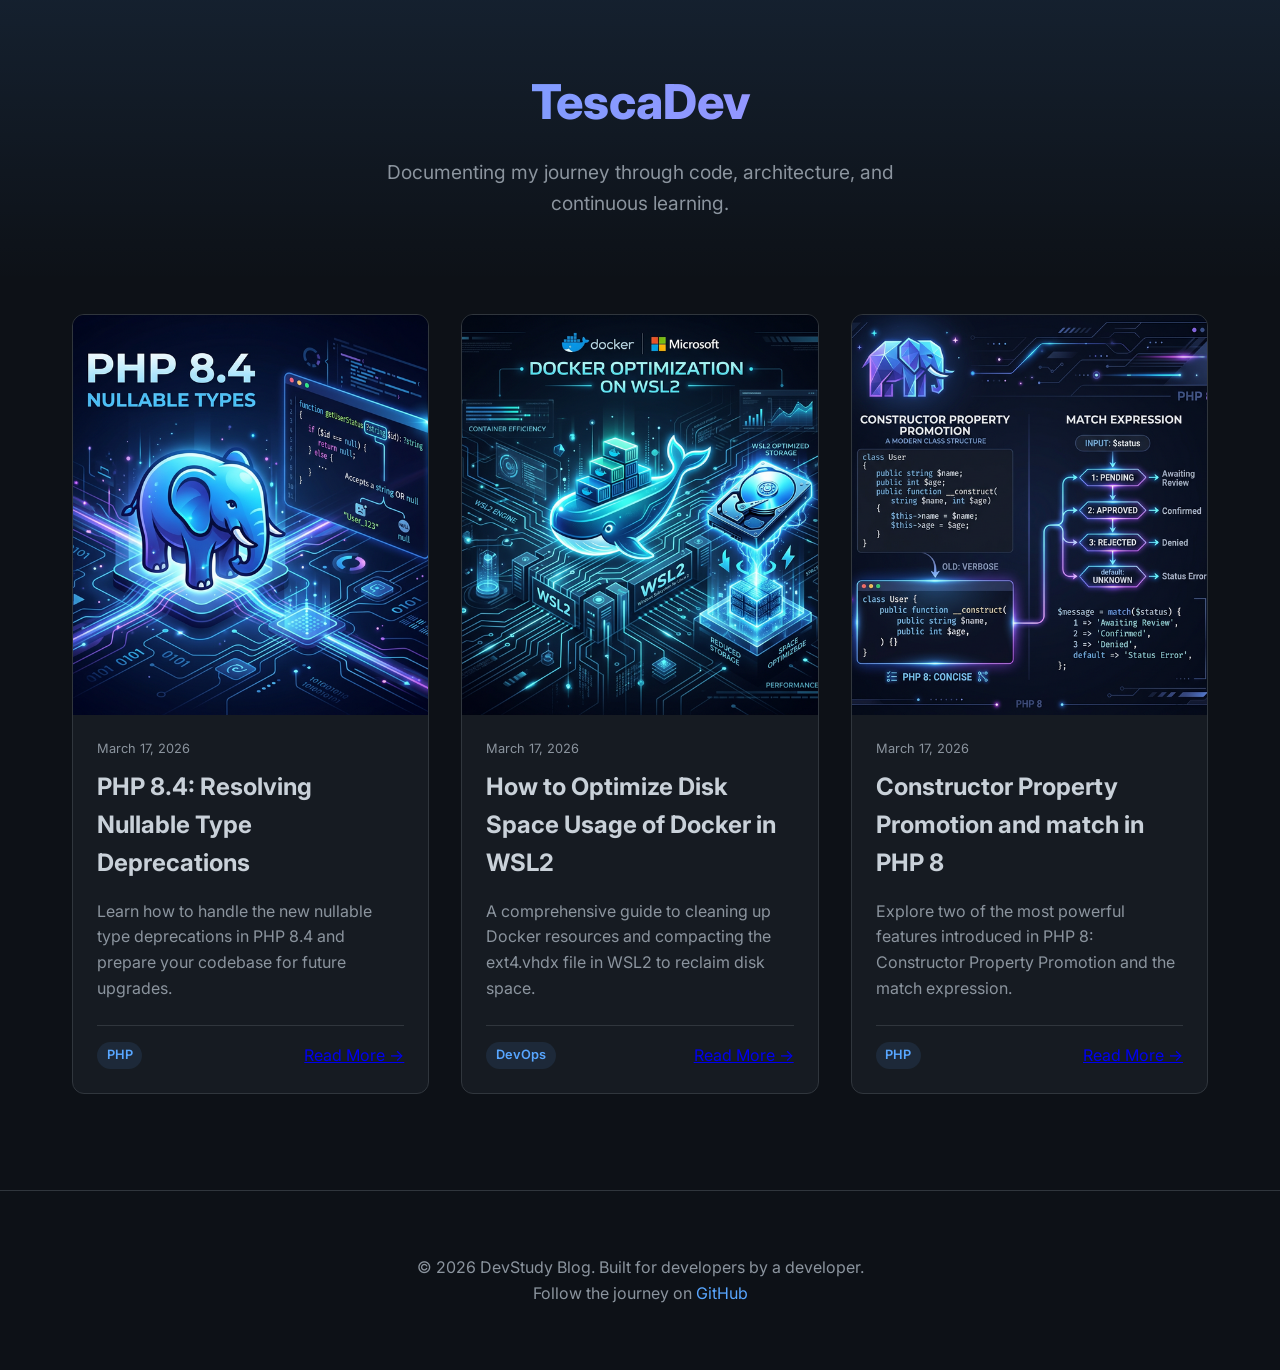
==== index.html @ 3985a6b6 "Novos conteúdos" ====
<!DOCTYPE html>
<html lang="en">

<head>
    <meta charset="UTF-8">
    <meta name="viewport" content="width=device-width, initial-scale=1.0">
    <title>TescaDev | Developer's Learning Journey</title>
    <meta name="description"
        content="A blog documenting the journey of continuous learning in software development, featuring studies on algorithms, modern frameworks, and system design.">
    <link rel="preconnect" href="https://fonts.googleapis.com">
    <link rel="preconnect" href="https://fonts.gstatic.com" crossorigin>
    <link href="https://fonts.googleapis.com/css2?family=Inter:wght@400;600;700;800&display=swap" rel="stylesheet">
    <link rel="stylesheet" href="styles.css">
</head>

<body>
    <header>
        <h1>TescaDev</h1>
        <p>Documenting my journey through code, architecture, and continuous learning.</p>
    </header>

    <main>
        <div class="blog-grid">
            <!-- PHP 8.4 Article Card -->
            <article class="card" onclick="window.location.href='php-8-4-nullable-types.html'">
                <div class="card-image">
                    <img src="assets/php_8_4_nullable_types_1773767749218.png" alt="PHP 8.4 Nullable Types">
                </div>
                <div class="card-content">
                    <span class="card-date">March 17, 2026</span>
                    <h2 class="card-title">PHP 8.4: Resolving Nullable Type Deprecations</h2>
                    <p class="card-excerpt">Learn how to handle the new nullable type deprecations in PHP 8.4 and
                        prepare your codebase for future upgrades.</p>
                    <div class="card-footer">
                        <span class="card-tag">PHP</span>
                        <a href="php-8-4-nullable-types.html" class="read-more">Read More →</a>
                    </div>
                </div>
            </article>

            <!-- Docker WSL2 Article Card -->
            <article class="card" onclick="window.location.href='docker-wsl2-optimize-disk.html'">
                <div class="card-image">
                    <img src="assets/docker_wsl2_optimization_1773768040690.png" alt="Docker WSL2 Optimization">
                </div>
                <div class="card-content">
                    <span class="card-date">March 17, 2026</span>
                    <h2 class="card-title">How to Optimize Disk Space Usage of Docker in WSL2</h2>
                    <p class="card-excerpt">A comprehensive guide to cleaning up Docker resources and compacting the
                        ext4.vhdx file in WSL2 to reclaim disk space.</p>
                    <div class="card-footer">
                        <span class="card-tag">DevOps</span>
                        <a href="docker-wsl2-optimize-disk.html" class="read-more">Read More →</a>
                    </div>
                </div>
            </article>

            <!-- PHP 8 Features Article Card -->
            <article class="card" onclick="window.location.href='php8-constructor-promotion-match.html'">
                <div class="card-image">
                    <img src="assets/php8_features_promo_match_1773768286853.png" alt="PHP 8 Features">
                </div>
                <div class="card-content">
                    <span class="card-date">March 17, 2026</span>
                    <h2 class="card-title">Constructor Property Promotion and match in PHP 8</h2>
                    <p class="card-excerpt">Explore two of the most powerful features introduced in PHP 8: Constructor
                        Property Promotion and the match expression.</p>
                    <div class="card-footer">
                        <span class="card-tag">PHP</span>
                        <a href="php8-constructor-promotion-match.html" class="read-more">Read More →</a>
                    </div>
                </div>
            </article>
        </div>
    </main>

    <footer>
        <p>&copy; 2026 DevStudy Blog. Built for developers by a developer.</p>
        <p>Follow the journey on <a href="https://github.com/ttescaro">GitHub</a></p>
    </footer>
</body>

</html>
---- styles.css ----
:root {
    --bg-color: #0d1117;
    --card-bg: #161b22;
    --text-primary: #c9d1d9;
    --text-secondary: #8b949e;
    --accent-color: #58a6ff;
    --border-color: #30363d;
    --hover-bg: #21262d;
    --font-main: 'Inter', system-ui, -apple-system, sans-serif;
}

* {
    margin: 0;
    padding: 0;
    box-sizing: border-box;
}

body {
    background-color: var(--bg-color);
    color: var(--text-primary);
    font-family: var(--font-main);
    line-height: 1.6;
    overflow-x: hidden;
}

header {
    padding: 4rem 2rem;
    text-align: center;
    background: linear-gradient(180deg, rgba(88, 166, 255, 0.1) 0%, rgba(13, 17, 23, 0) 100%);
}

header h1 {
    font-size: 3rem;
    font-weight: 800;
    margin-bottom: 1rem;
    background: linear-gradient(90deg, #58a6ff, #bc8cff);
    -webkit-background-clip: text;
    background-clip: text;
    -webkit-text-fill-color: transparent;
}

header p {
    color: var(--text-secondary);
    font-size: 1.2rem;
    max-width: 600px;
    margin: 0 auto;
}

main {
    max-width: 1200px;
    margin: 0 auto;
    padding: 2rem;
}

.blog-grid {
    display: grid;
    grid-template-columns: repeat(auto-fill, minmax(350px, 1fr));
    gap: 2rem;
}

.card {
    background-color: var(--card-bg);
    border: 1px solid var(--border-color);
    border-radius: 12px;
    overflow: hidden;
    transition: transform 0.3s ease, border-color 0.3s ease, box-shadow 0.3s ease;
    cursor: pointer;
    display: flex;
    flex-direction: column;
}

.card:hover {
    transform: translateY(-5px);
    border-color: var(--accent-color);
    box-shadow: 0 10px 20px rgba(0, 0, 0, 0.3);
}

.card-image {
    width: 100%;
    height: 400px;
    background-color: #21262d;
    position: relative;
    overflow: hidden;
}

.card-image img {
    width: 100%;
    height: 100%;
    object-fit: cover;
    transition: transform 0.5s ease;
}

.card:hover .card-image img {
    transform: scale(1.05);
}

.card-content {
    padding: 1.5rem;
    flex-grow: 1;
}

.card-date {
    font-size: 0.8rem;
    color: var(--text-secondary);
    margin-bottom: 0.5rem;
    display: block;
}

.card-title {
    font-size: 1.5rem;
    font-weight: 700;
    margin-bottom: 1rem;
    color: var(--text-primary);
}

.card-excerpt {
    color: var(--text-secondary);
    font-size: 1rem;
    margin-bottom: 1.5rem;
}

.card-footer {
    padding-top: 1rem;
    border-top: 1px solid var(--border-color);
    display: flex;
    justify-content: space-between;
    align-items: center;
}

.card-tag {
    background-color: rgba(88, 166, 255, 0.1);
    color: var(--accent-color);
    padding: 0.2rem 0.6rem;
    border-radius: 20px;
    font-size: 0.8rem;
    font-weight: 600;
}

footer {
    padding: 4rem 2rem;
    text-align: center;
    border-top: 1px solid var(--border-color);
    margin-top: 4rem;
    color: var(--text-secondary);
}

footer a {
    color: var(--accent-color);
    text-decoration: none;
}

footer a:hover {
    text-decoration: underline;
}

/* Article Styles */
.article-container {
    max-width: 800px;
    margin: 0 auto;
    padding: 2rem;
}

.back-link {
    display: inline-block;
    color: var(--accent-color);
    text-decoration: none;
    margin-bottom: 2rem;
    font-weight: 600;
    transition: transform 0.2s ease;
}

.back-link:hover {
    transform: translateX(-5px);
}

.article-header {
    margin-bottom: 3rem;
}

.article-header h1 {
    font-size: 2.5rem;
    margin-bottom: 1rem;
    color: var(--text-primary);
}

.article-content {
    font-size: 1.1rem;
    color: var(--text-primary);
}

.article-content h2 {
    font-size: 1.8rem;
    margin: 2.5rem 0 1rem;
    color: var(--accent-color);
}

.article-content p {
    margin-bottom: 1.5rem;
    color: var(--text-secondary);
}

pre {
    background-color: #010409;
    padding: 1.5rem;
    border-radius: 8px;
    border: 1px solid var(--border-color);
    overflow-x: auto;
    margin: 1.5rem 0;
}

code {
    font-family: 'ui-monospace', 'SFMono-Regular', 'SF Mono', 'Menlo', 'Consolas', 'Liberation Mono', monospace;
    font-size: 0.95rem;
    color: #ff7b72;
    /* Subtle highlight color */
}

.code-annotation {
    color: var(--text-secondary);
    font-style: italic;
}

.highlight-box {
    background-color: rgba(88, 166, 255, 0.05);
    border-left: 4px solid var(--accent-color);
    padding: 1rem 1.5rem;
    margin: 2rem 0;
    font-style: italic;
}

@media (max-width: 768px) {
    header h1 {
        font-size: 2.5rem;
    }

    .blog-grid {
        grid-template-columns: 1fr;
    }

    .article-header h1 {
        font-size: 2rem;
    }
}
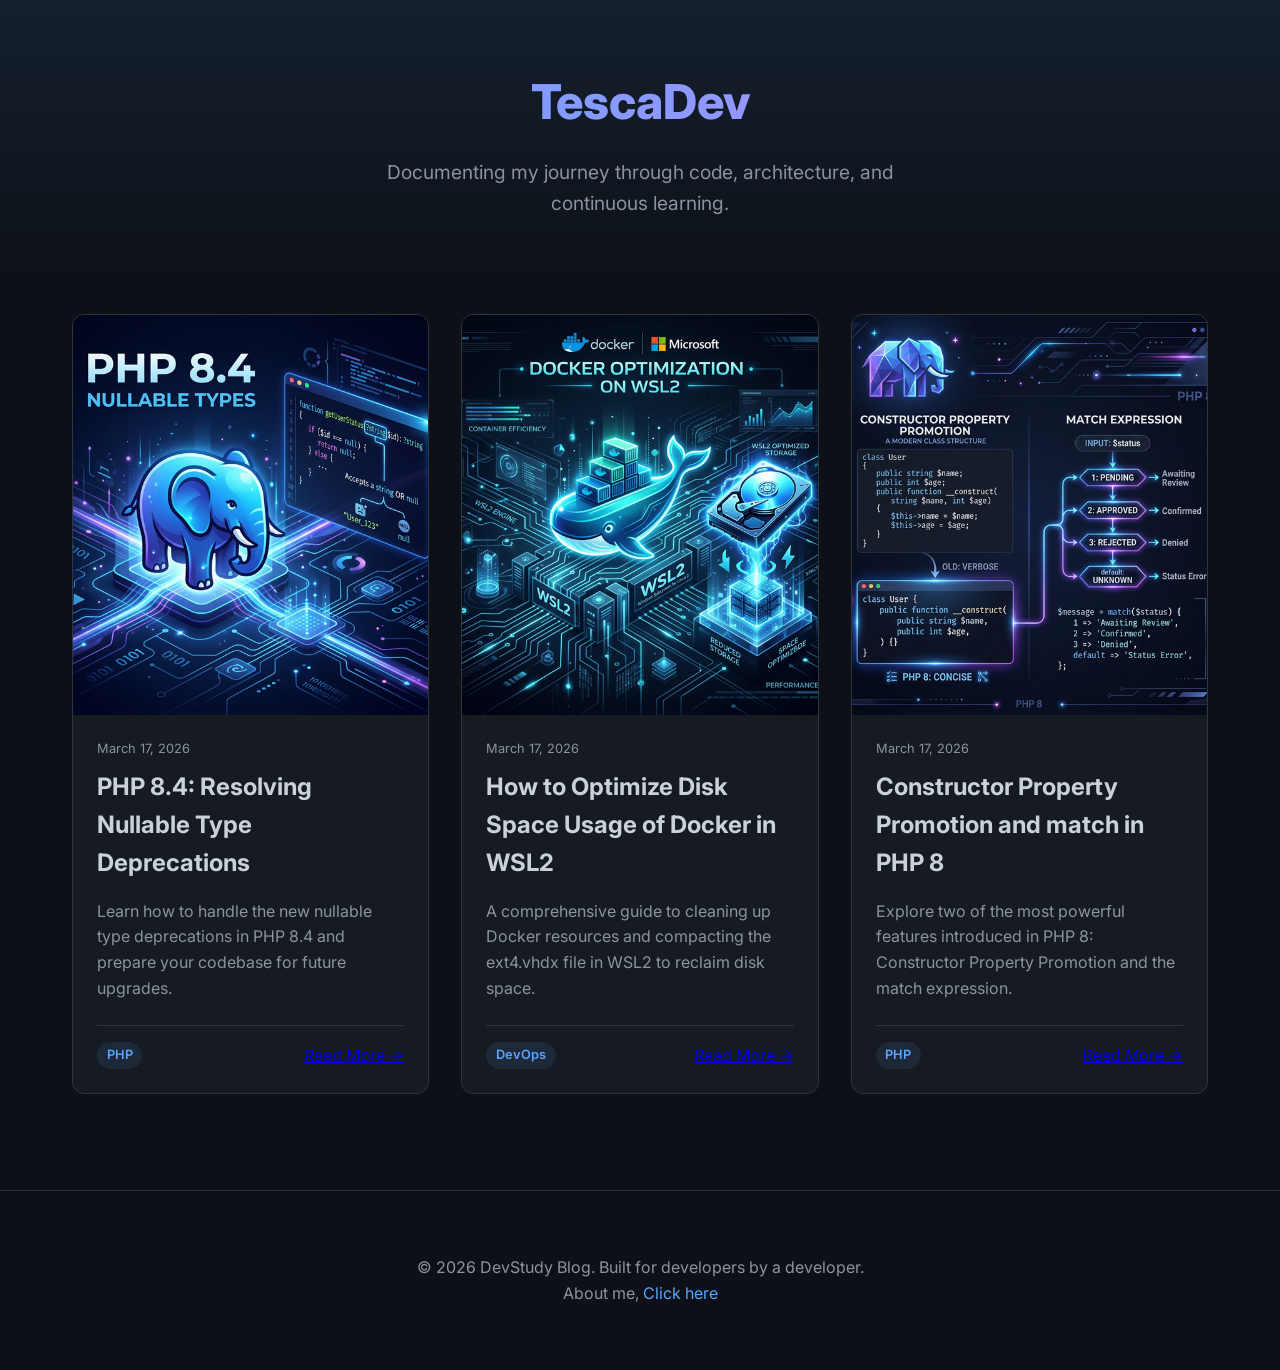
==== commit 4e78b200: "Novos conteúdos" ====
--- a/index.html
+++ b/index.html
@@ -76,7 +76,7 @@
 
     <footer>
         <p>&copy; 2026 DevStudy Blog. Built for developers by a developer.</p>
-        <p>Follow the journey on <a href="https://github.com/ttescaro">GitHub</a></p>
+        <p>About me, <a href="https://ttescaro.github.io/resume/">Click here</a></p>
     </footer>
 </body>
 
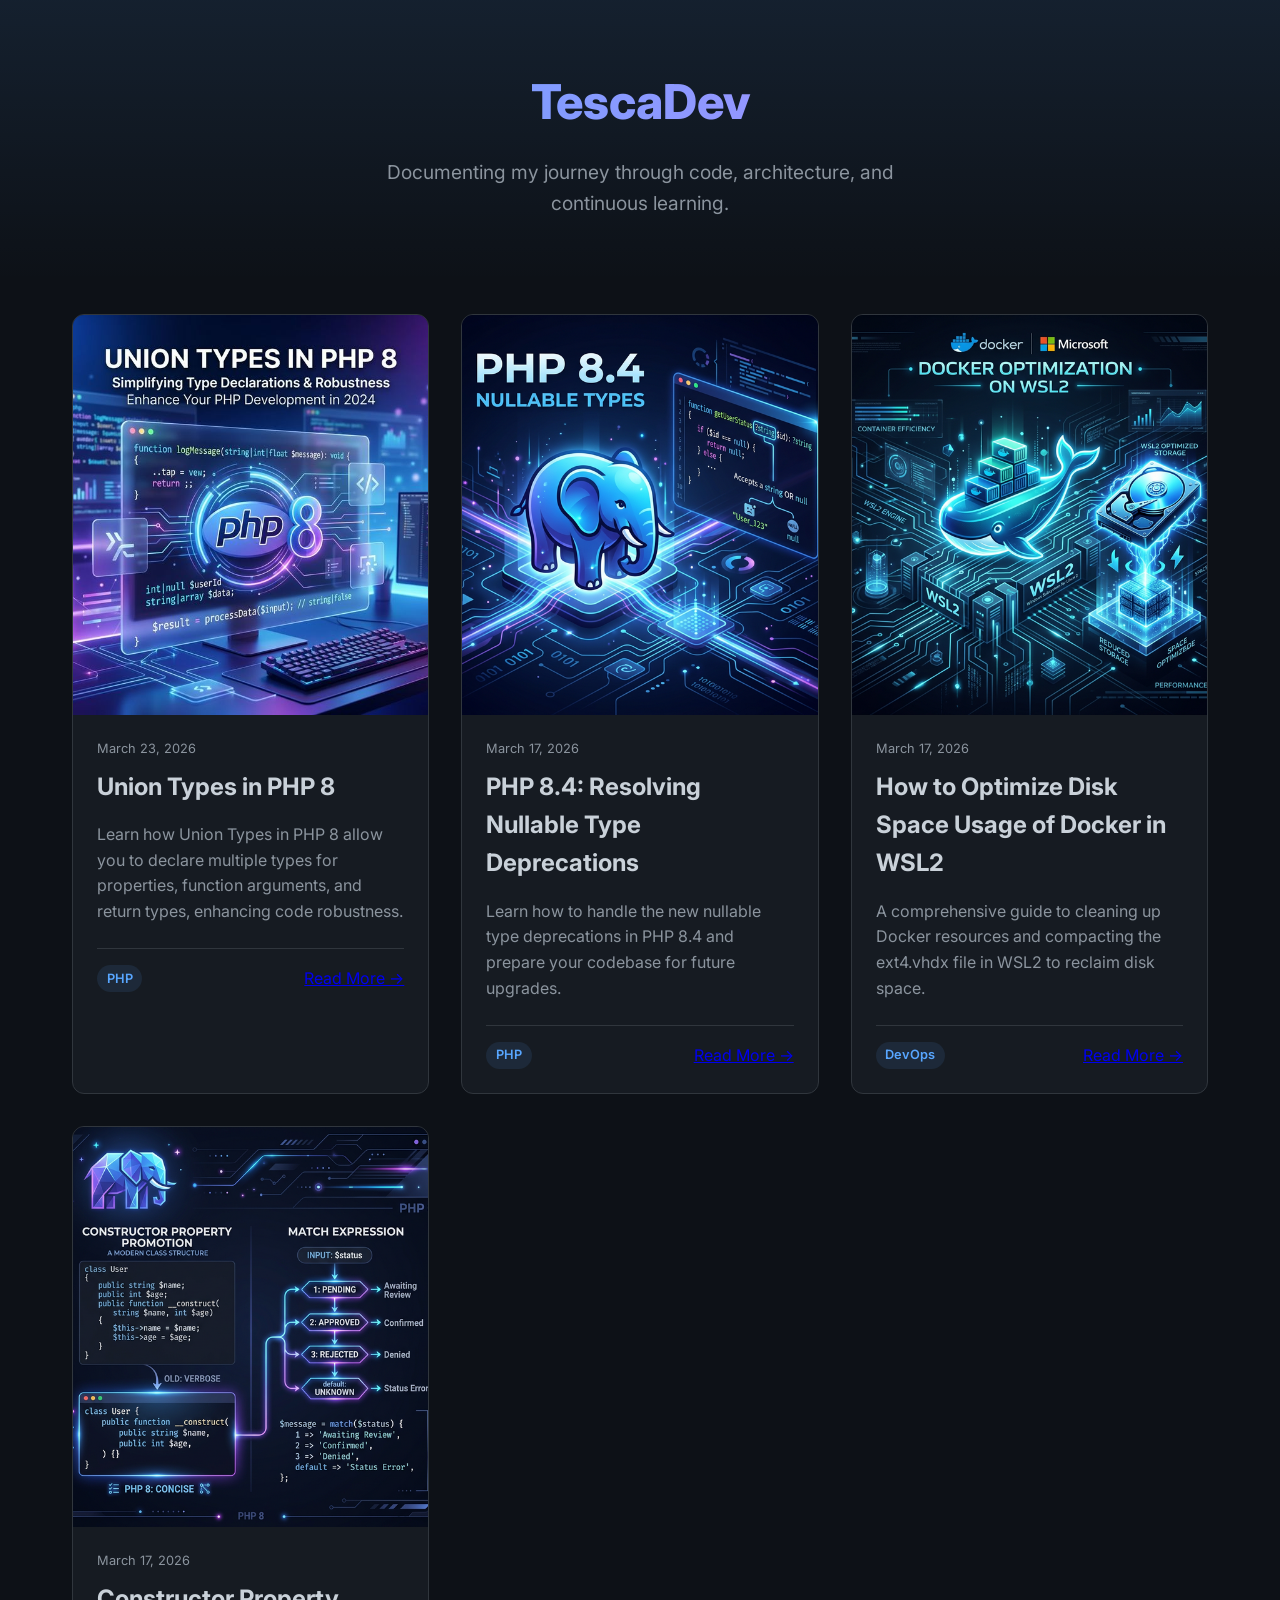
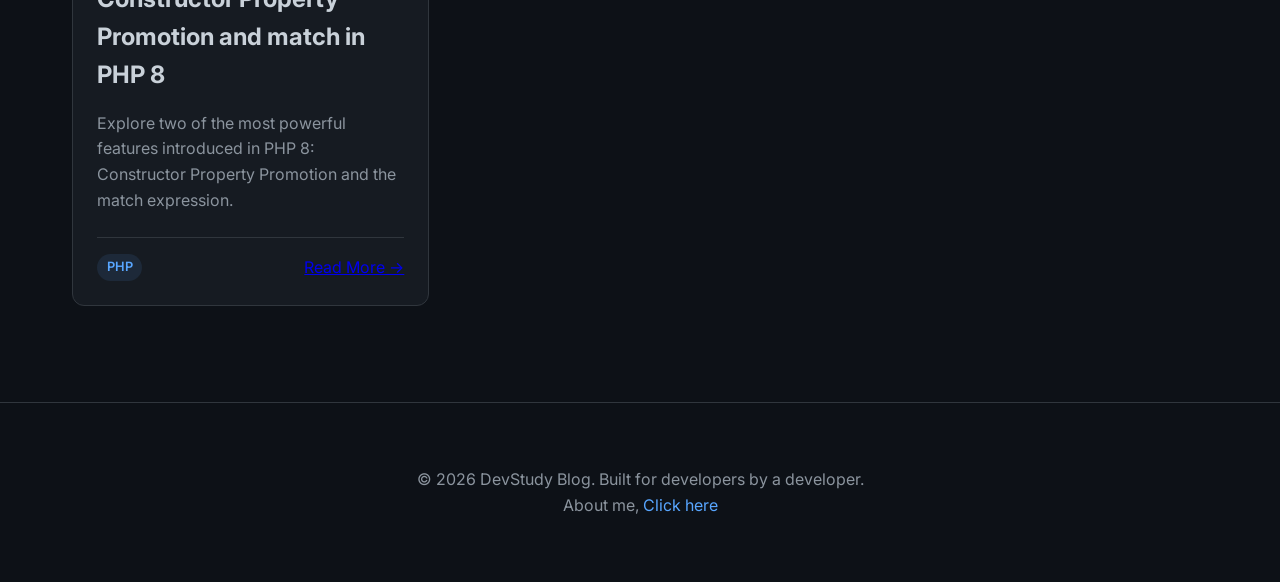
==== commit a41e095c: "Novos conteúdos" ====
--- a/index.html
+++ b/index.html
@@ -21,6 +21,23 @@
 
     <main>
         <div class="blog-grid">
+            <!-- PHP 8 Union Types Article Card -->
+            <article class="card" onclick="window.location.href='php8-union-types.html'">
+                <div class="card-image">
+                    <img src="assets/php8_union_types_hero.png" alt="PHP 8 Union Types">
+                </div>
+                <div class="card-content">
+                    <span class="card-date">March 23, 2026</span>
+                    <h2 class="card-title">Union Types in PHP 8</h2>
+                    <p class="card-excerpt">Learn how Union Types in PHP 8 allow you to declare multiple types for
+                        properties, function arguments, and return types, enhancing code robustness.</p>
+                    <div class="card-footer">
+                        <span class="card-tag">PHP</span>
+                        <a href="php8-union-types.html" class="read-more">Read More →</a>
+                    </div>
+                </div>
+            </article>
+
             <!-- PHP 8.4 Article Card -->
             <article class="card" onclick="window.location.href='php-8-4-nullable-types.html'">
                 <div class="card-image">
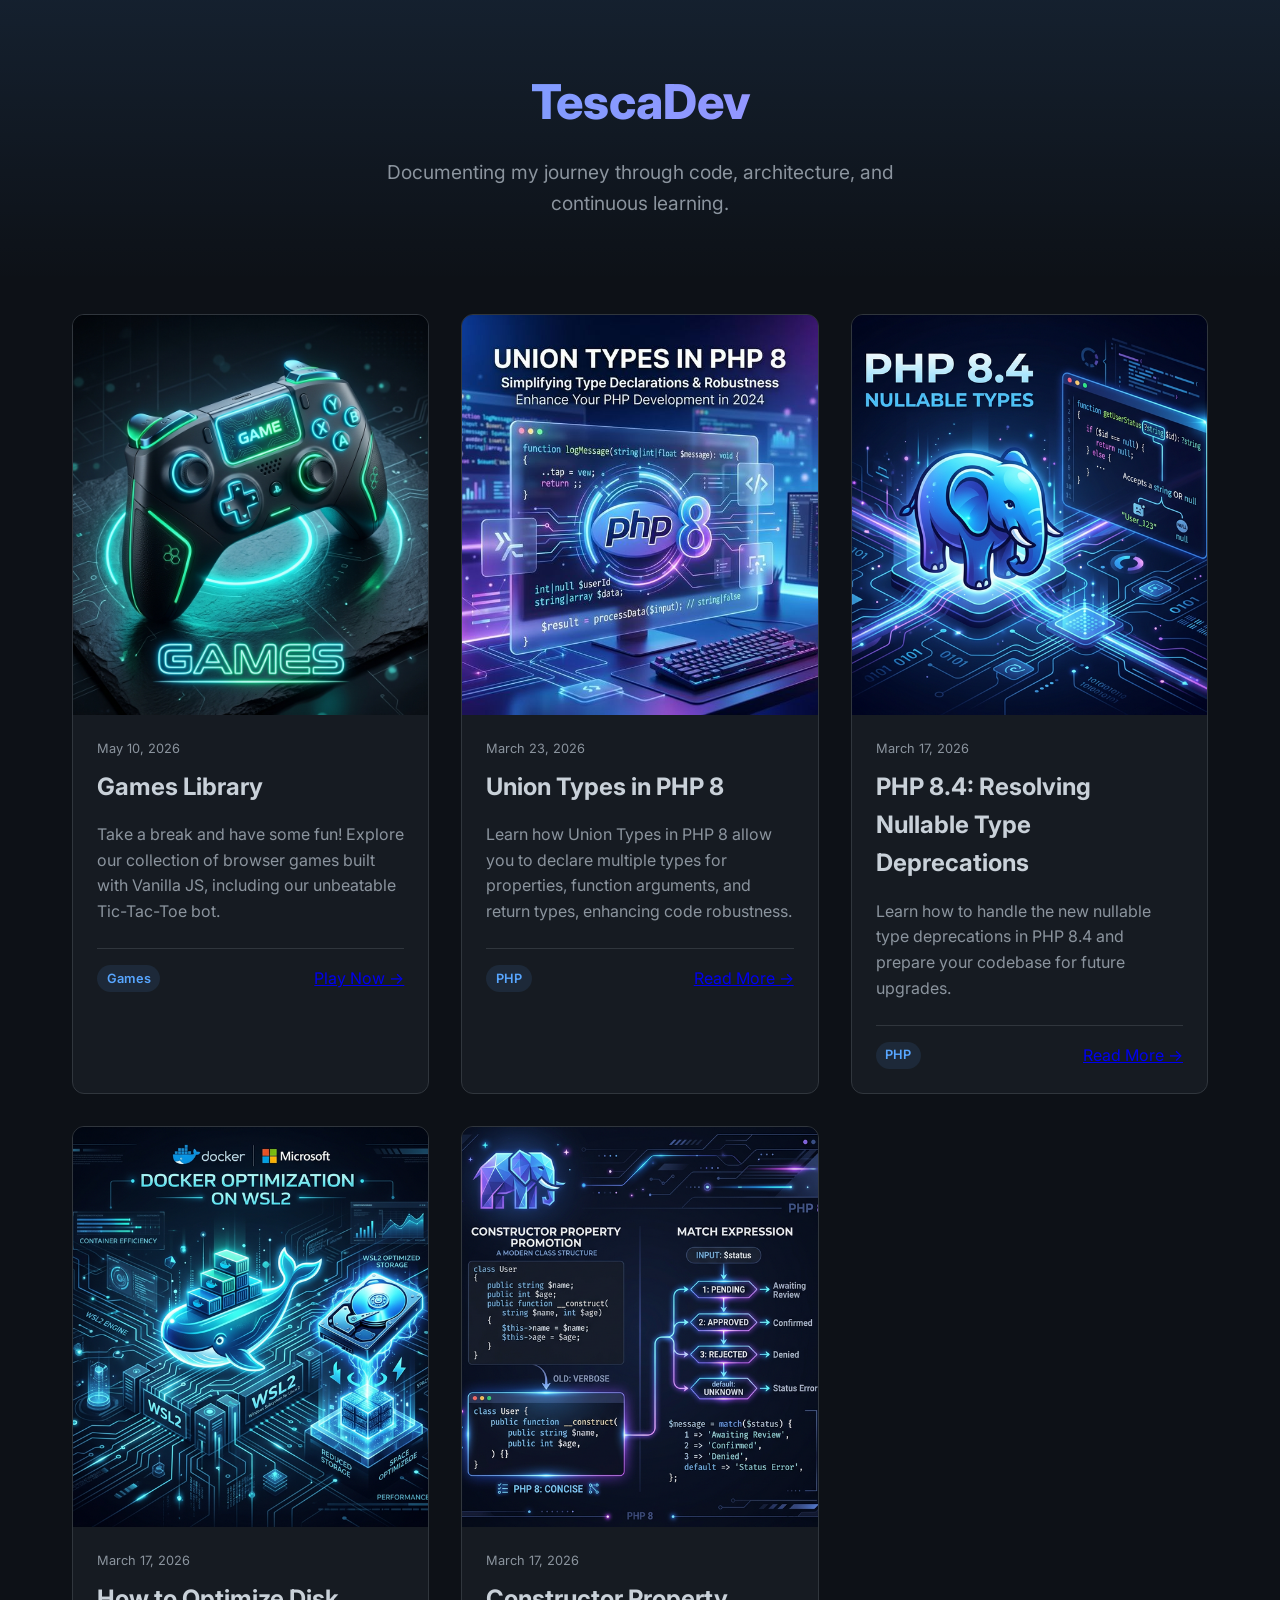
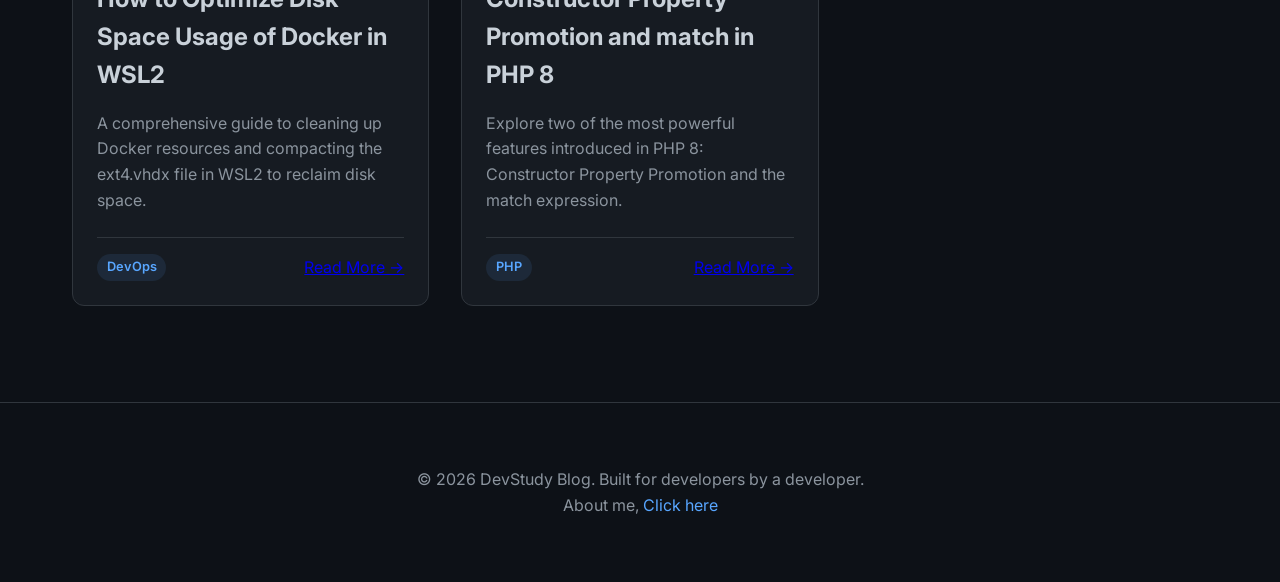
==== commit d7c13e6e: "Add games" ====
--- a/index.html
+++ b/index.html
@@ -21,6 +21,23 @@
 
     <main>
         <div class="blog-grid">
+            <!-- Games Library Card -->
+            <article class="card" onclick="window.location.href='Games/index.html'">
+                <div class="card-image">
+                    <img src="assets/games_library_hero.png" alt="Games Library">
+                </div>
+                <div class="card-content">
+                    <span class="card-date">May 10, 2026</span>
+                    <h2 class="card-title">Games Library</h2>
+                    <p class="card-excerpt">Take a break and have some fun! Explore our collection of browser games
+                        built with Vanilla JS, including our unbeatable Tic-Tac-Toe bot.</p>
+                    <div class="card-footer">
+                        <span class="card-tag">Games</span>
+                        <a href="Games/index.html" class="read-more">Play Now →</a>
+                    </div>
+                </div>
+            </article>
+
             <!-- PHP 8 Union Types Article Card -->
             <article class="card" onclick="window.location.href='php8-union-types.html'">
                 <div class="card-image">
